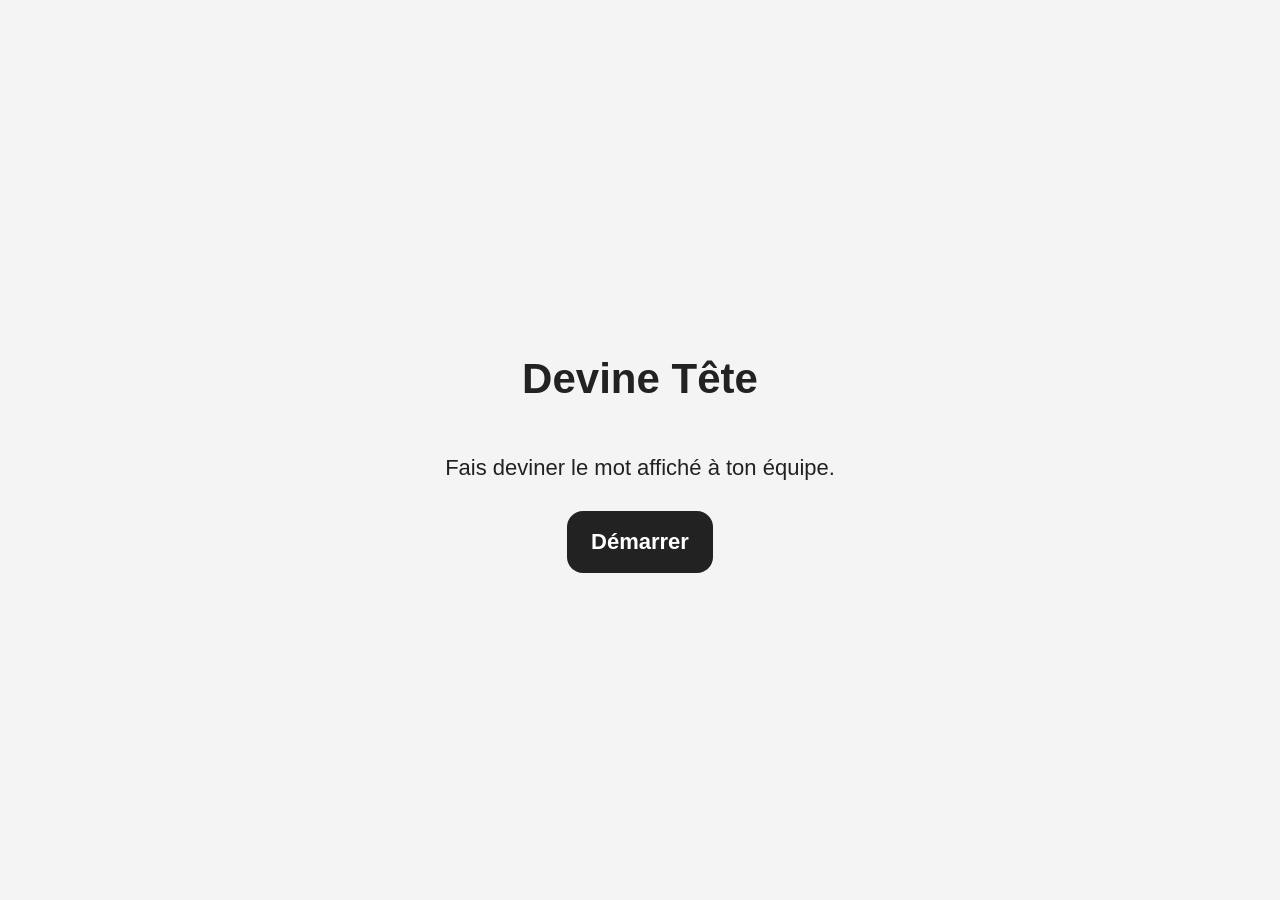
==== index.html @ 85539807 "Initial commit" ====
<!DOCTYPE html>
<html lang="fr">
<head>
  <meta charset="UTF-8" />
  <meta name="viewport" content="width=device-width, initial-scale=1.0" />
  <title>Devine Tête</title>
  <link rel="stylesheet" href="style.css" />
</head>
<body>

  <main class="app">
    <h1>Devine Tête</h1>

    <section id="start-screen" class="screen active">
      <p class="intro">
        Fais deviner le mot affiché à ton équipe.
      </p>
      <button id="start-button">Démarrer</button>
    </section>

    <section id="game-screen" class="screen">
      <div class="top-bar">
        <p>Temps : <span id="time">60</span>s</p>
        <p>Score : <span id="score">0</span></p>
      </div>

      <div id="word-card">
        <p id="word">Mot</p>
      </div>

      <div class="buttons">
        <button id="pass-button" class="secondary">Passer</button>
        <button id="correct-button">Correct</button>
      </div>
    </section>

    <section id="end-screen" class="screen">
      <h2>Partie terminée !</h2>
      <p>Score final : <span id="final-score">0</span></p>
      <button id="restart-button">Rejouer</button>
    </section>
  </main>

  <script src="script.js"></script>
</body>
</html>
---- style.css ----
* {
  box-sizing: border-box;
}

body {
  margin: 0;
  font-family: Arial, sans-serif;
  background: #f4f4f4;
  color: #222;
}

.app {
  min-height: 100vh;
  padding: 24px;
  display: flex;
  flex-direction: column;
  justify-content: center;
  align-items: center;
  text-align: center;
}

.screen {
  display: none;
  width: 100%;
  max-width: 500px;
}

.screen.active {
  display: block;
}

h1 {
  font-size: 42px;
  margin-bottom: 30px;
}

h2 {
  font-size: 34px;
}

.intro {
  font-size: 22px;
  margin-bottom: 30px;
}

.top-bar {
  display: flex;
  justify-content: space-between;
  font-size: 20px;
  margin-bottom: 30px;
}

#word-card {
  background: white;
  border-radius: 24px;
  padding: 60px 20px;
  margin-bottom: 30px;
  box-shadow: 0 8px 20px rgba(0, 0, 0, 0.12);
}

#word {
  font-size: 48px;
  font-weight: bold;
  margin: 0;
}

.buttons {
  display: flex;
  gap: 16px;
}

button {
  flex: 1;
  border: none;
  border-radius: 16px;
  padding: 18px 24px;
  font-size: 22px;
  font-weight: bold;
  background: #222;
  color: white;
  cursor: pointer;
}

button.secondary {
  background: #777;
}

button:active {
  transform: scale(0.97);
}
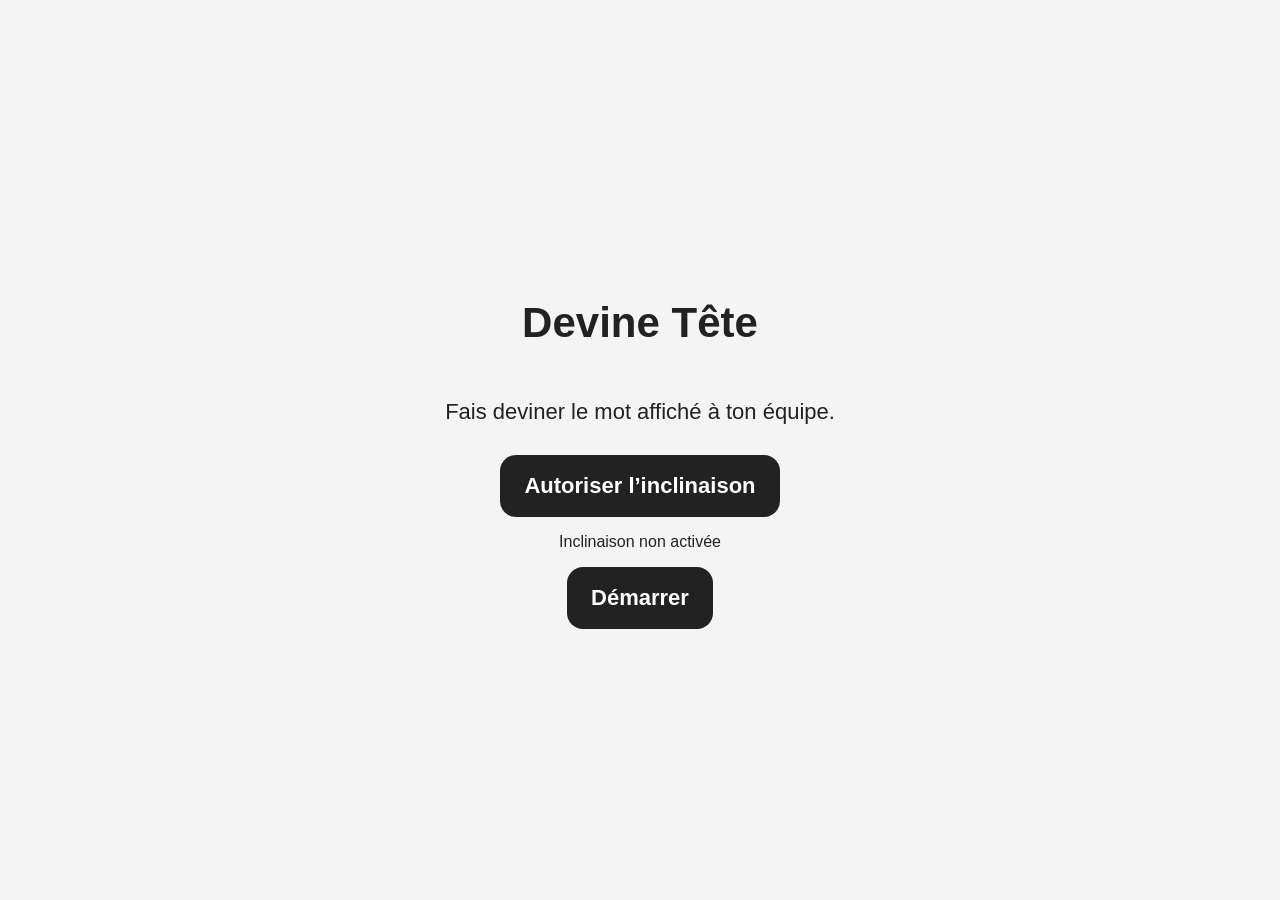
==== commit 88776809: "ajout inclinaison au jeu ajout inclinaison au jeu" ====
--- a/index.html
+++ b/index.html
@@ -15,6 +15,10 @@
       <p class="intro">
         Fais deviner le mot affiché à ton équipe.
       </p>
+
+      <button id="motion-button">Autoriser l’inclinaison</button>
+      <p id="motion-status">Inclinaison non activée</p>
+
       <button id="start-button">Démarrer</button>
     </section>
 
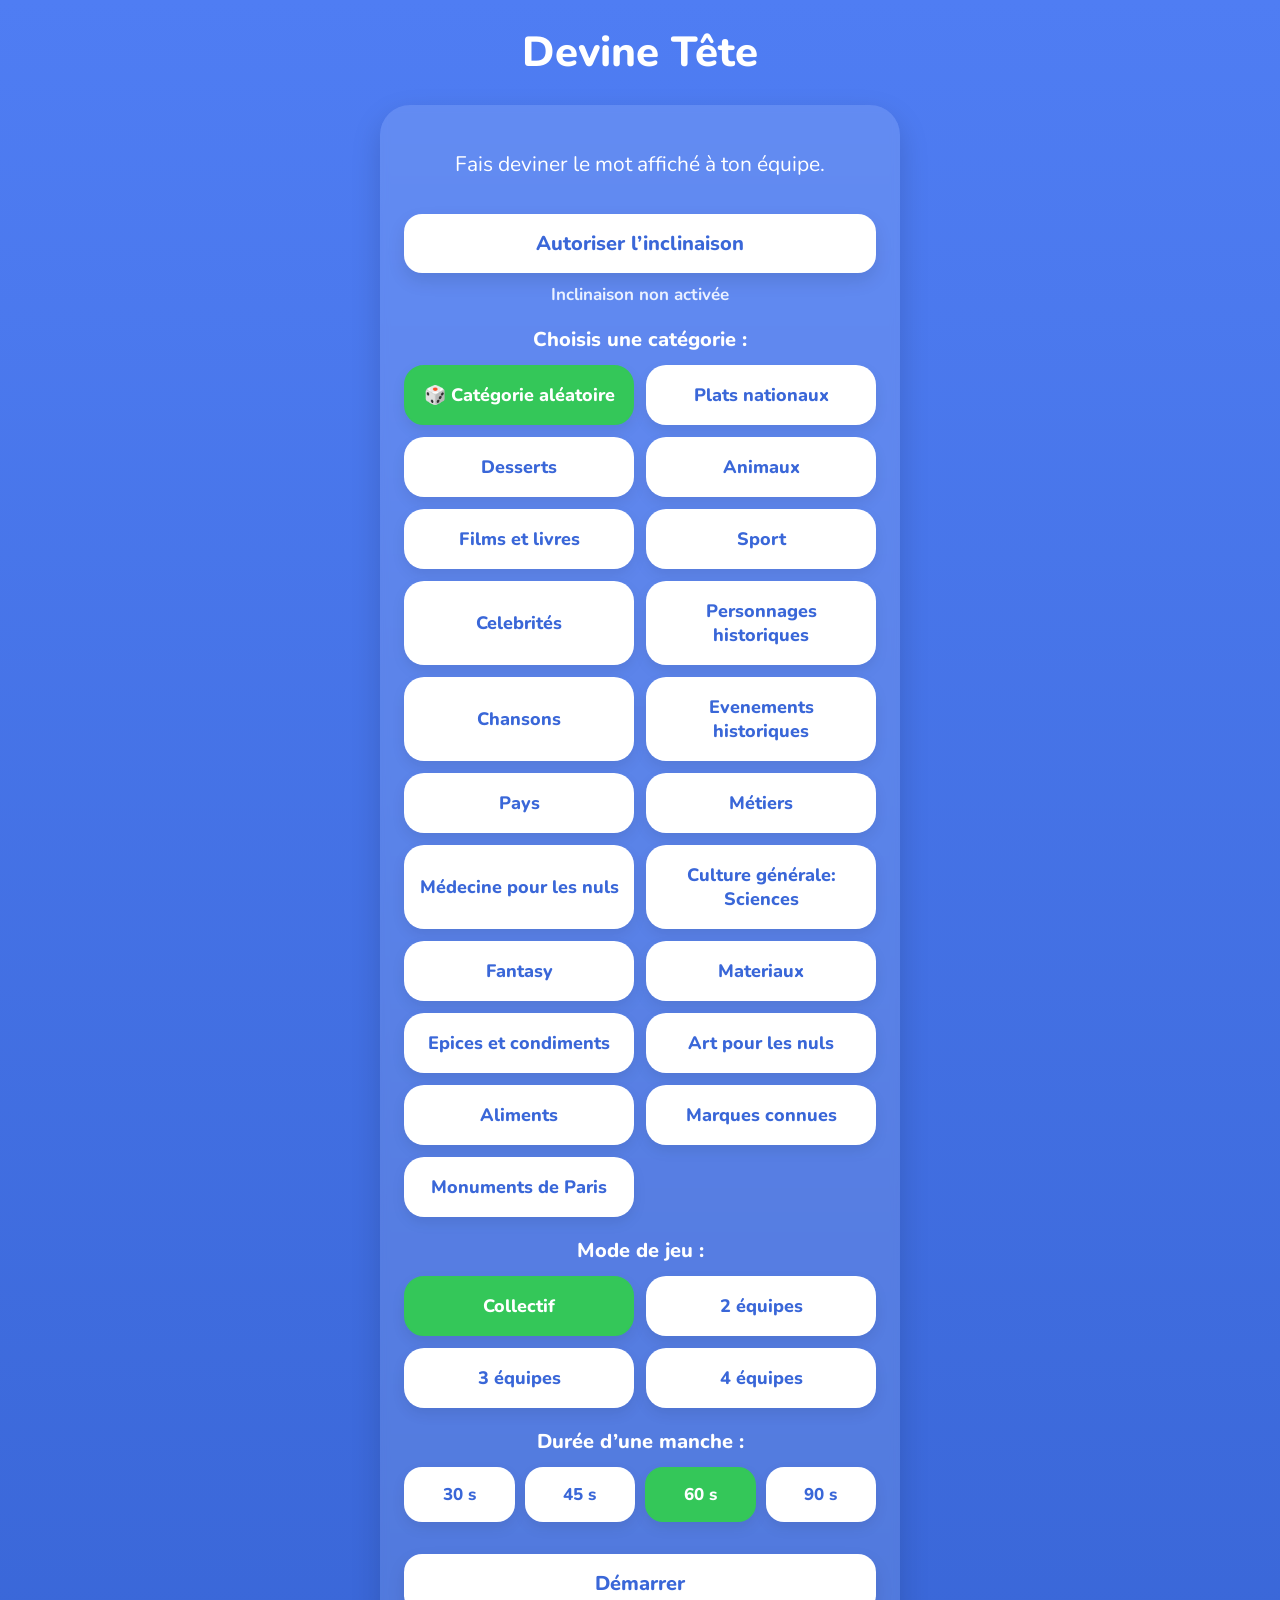
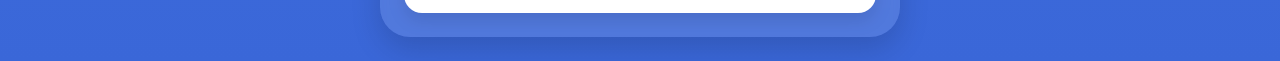
==== commit 72c6f748: "Version ameliorée Categories; modes de jeu; sons; esthetique" ====
--- a/index.html
+++ b/index.html
@@ -11,22 +11,47 @@
   <main class="app">
     <h1>Devine Tête</h1>
 
+
     <section id="start-screen" class="screen active">
       <p class="intro">
-        Fais deviner le mot affiché à ton équipe.
+    Fais deviner le mot affiché à ton équipe.
       </p>
 
       <button id="motion-button">Autoriser l’inclinaison</button>
       <p id="motion-status">Inclinaison non activée</p>
 
+      <p class="category-label">Choisis une catégorie :</p>
+      <div id="category-buttons" class="category-grid"></div>
+
+      <div id="round-settings" class="hidden">
+        <p class="category-label">Nombre de manches par équipe :</p>
+        <div id="round-buttons" class="round-grid"></div>
+      </div>
+
+      <p class="category-label">Mode de jeu :</p>
+      <div id="team-buttons" class="team-grid"></div>
+
+      <p class="category-label">Durée d’une manche :</p>
+      <div id="duration-buttons" class="duration-grid"></div> 
+
       <button id="start-button">Démarrer</button>
     </section>
 
+
     <section id="game-screen" class="screen">
+      <div id="countdown" class="countdown hidden">
+        <p id="countdown-number">3</p>
+      </div>
+
       <div class="top-bar">
         <p>Temps : <span id="time">60</span>s</p>
         <p>Score : <span id="score">0</span></p>
       </div>
+
+      <p id="active-team" class="active-team">Mode collectif</p>
+      <div id="team-scoreboard" class="team-scoreboard"></div>
+
+      <p class="category-display">Catégorie : <span id="current-category">?</span></p>
 
       <div id="word-card">
         <p id="word">Mot</p>
@@ -36,12 +61,24 @@
         <button id="pass-button" class="secondary">Passer</button>
         <button id="correct-button">Correct</button>
       </div>
+
+      <button id="undo-button" class="undo-button">Annuler la dernière réponse</button>
+      <button id="finish-match-button" class="danger-button">Terminer les équipes</button>
     </section>
 
+
     <section id="end-screen" class="screen">
-      <h2>Partie terminée !</h2>
-      <p>Score final : <span id="final-score">0</span></p>
-      <button id="restart-button">Rejouer</button>
+      <h2 id="end-title">Partie terminée !</h2>
+
+      <p id="round-score-text" class="round-score">
+        Score du tour : <span id="final-score">0</span>
+      </p>
+
+      <div id="final-results" class="final-results"></div>
+
+      <button id="next-team-button">Équipe suivante</button>
+      <button id="final-results-button">Voir les résultats finaux</button>
+      <button id="restart-button">Retour au menu</button>
     </section>
   </main>
 
--- a/style.css
+++ b/style.css
@@ -1,12 +1,16 @@
+@import url('https://fonts.googleapis.com/css2?family=Nunito:wght@500;700;800&display=swap');
+
+@import url('https://fonts.googleapis.com/css2?family=Nunito:wght@500;700;800&display=swap');
+
 * {
   box-sizing: border-box;
 }
 
 body {
   margin: 0;
-  font-family: Arial, sans-serif;
-  background: #f4f4f4;
-  color: #222;
+  font-family: "Nunito", sans-serif;
+  background: linear-gradient(180deg, #4F7DF3 0%, #3A67D8 100%);
+  color: #1F2A44;
 }
 
 .app {
@@ -22,7 +26,12 @@
 .screen {
   display: none;
   width: 100%;
-  max-width: 500px;
+  max-width: 520px;
+  background: rgba(255, 255, 255, 0.12);
+  backdrop-filter: blur(4px);
+  border-radius: 30px;
+  padding: 24px;
+  box-shadow: 0 12px 30px rgba(0, 0, 0, 0.15);
 }
 
 .screen.active {
@@ -31,60 +40,414 @@
 
 h1 {
   font-size: 42px;
-  margin-bottom: 30px;
+  margin-top: 0;
+  margin-bottom: 24px;
+  color: white;
+  font-weight: 800;
 }
 
 h2 {
   font-size: 34px;
+  margin-top: 0;
+  color: white;
+  font-weight: 800;
 }
 
 .intro {
-  font-size: 22px;
-  margin-bottom: 30px;
+  font-size: 21px;
+  margin-bottom: 24px;
+  color: white;
+}
+
+#motion-status {
+  margin-top: 10px;
+  margin-bottom: 20px;
+  font-size: 17px;
+  color: #EAF1FF;
+  font-weight: 700;
 }
 
 .top-bar {
   display: flex;
   justify-content: space-between;
+  gap: 12px;
+  margin-bottom: 18px;
+}
+
+.top-bar p {
+  flex: 1;
+  margin: 0;
+  background: rgba(255, 255, 255, 0.16);
+  color: white;
+  border-radius: 18px;
+  padding: 12px 14px;
   font-size: 20px;
-  margin-bottom: 30px;
+  font-weight: 800;
+}
+
+.category-label {
+  display: block;
+  font-size: 20px;
+  margin: 20px 0 12px;
+  font-weight: 800;
+  color: white;
+}
+
+.category-display {
+  font-size: 19px;
+  margin-bottom: 20px;
+  font-weight: 800;
+  color: #EAF1FF;
 }
 
 #word-card {
   background: white;
-  border-radius: 24px;
-  padding: 60px 20px;
-  margin-bottom: 30px;
-  box-shadow: 0 8px 20px rgba(0, 0, 0, 0.12);
+  border-radius: 28px;
+  padding: 70px 20px;
+  margin-bottom: 26px;
+  box-shadow: 0 10px 25px rgba(0, 0, 0, 0.12);
 }
 
 #word {
-  font-size: 48px;
-  font-weight: bold;
+  font-size: 50px;
+  font-weight: 800;
   margin: 0;
+  color: #1F2A44;
+  line-height: 1.15;
 }
 
 .buttons {
   display: flex;
-  gap: 16px;
+  gap: 14px;
 }
 
 button {
-  flex: 1;
   border: none;
-  border-radius: 16px;
-  padding: 18px 24px;
-  font-size: 22px;
-  font-weight: bold;
-  background: #222;
-  color: white;
+  border-radius: 18px;
+  padding: 16px 20px;
+  font-size: 20px;
+  font-weight: 800;
+  font-family: "Nunito", sans-serif;
   cursor: pointer;
-}
-
-button.secondary {
-  background: #777;
+  transition: transform 0.15s ease, opacity 0.15s ease, background 0.2s ease;
 }
 
 button:active {
   transform: scale(0.97);
+}
+
+#start-button,
+#restart-button,
+#motion-button {
+  width: 100%;
+  margin-top: 12px;
+  background: white;
+  color: #3A67D8;
+  box-shadow: 0 8px 18px rgba(0, 0, 0, 0.10);
+}
+
+#correct-button {
+  flex: 1;
+  background: #34C759;
+  color: white;
+}
+
+#pass-button {
+  flex: 1;
+  background: #FF9F0A;
+  color: white;
+}
+
+.category-grid {
+  display: grid;
+  grid-template-columns: 1fr 1fr;
+  gap: 12px;
+  margin-bottom: 20px;
+}
+
+.category-card {
+  width: 100%;
+  background: white;
+  color: #3A67D8;
+  border: 2px solid transparent;
+  border-radius: 20px;
+  padding: 16px 12px;
+  font-size: 18px;
+  font-weight: 800;
+  box-shadow: 0 6px 14px rgba(0, 0, 0, 0.08);
+}
+
+.category-card.selected {
+  background: #34C759;
+  color: white;
+  border-color: #34C759;
+}
+
+.category-card:active {
+  transform: scale(0.97);
+}
+
+#end-screen p {
+  font-size: 22px;
+  color: white;
+  font-weight: 700;
+}
+
+.correct-flash {
+  background: rgba(52, 199, 89, 0.30) !important;
+  transition: background 0.2s ease;
+}
+
+.pass-flash {
+  background: rgba(255, 159, 10, 0.30) !important;
+  transition: background 0.2s ease;
+}
+
+@media (max-width: 600px) {
+  .app {
+    padding: 16px;
+  }
+
+  .screen {
+    padding: 18px;
+    border-radius: 24px;
+  }
+
+  h1 {
+    font-size: 34px;
+  }
+
+  #word {
+    font-size: 40px;
+  }
+
+  #word-card {
+    padding: 55px 16px;
+  }
+
+  .category-grid {
+    grid-template-columns: 1fr;
+  }
+}
+
+.team-grid {
+  display: grid;
+  grid-template-columns: 1fr 1fr;
+  gap: 12px;
+  margin-bottom: 20px;
+}
+
+.team-card {
+  width: 100%;
+  background: white;
+  color: #3A67D8;
+  border: 2px solid transparent;
+  border-radius: 20px;
+  padding: 16px 12px;
+  font-size: 18px;
+  font-weight: 800;
+  font-family: "Nunito", sans-serif;
+  box-shadow: 0 6px 14px rgba(0, 0, 0, 0.08);
+}
+
+.team-card.selected {
+  background: #34C759;
+  color: white;
+  border-color: #34C759;
+}
+
+.active-team {
+  background: white;
+  color: #3A67D8;
+  border-radius: 18px;
+  padding: 12px 16px;
+  font-size: 22px;
+  font-weight: 800;
+  margin: 0 0 14px;
+}
+
+.team-scoreboard {
+  display: grid;
+  grid-template-columns: 1fr 1fr;
+  gap: 10px;
+  margin-bottom: 18px;
+}
+
+.team-score {
+  background: rgba(255, 255, 255, 0.18);
+  color: white;
+  border-radius: 16px;
+  padding: 10px;
+  font-weight: 800;
+  font-size: 17px;
+}
+
+.team-score.current {
+  background: white;
+  color: #3A67D8;
+}
+
+.danger-button {
+  width: 100%;
+  margin-top: 14px;
+  background: rgba(255, 255, 255, 0.20);
+  color: white;
+  border: 2px solid rgba(255, 255, 255, 0.35);
+}
+
+.final-results {
+  margin: 20px 0;
+}
+
+.result-line {
+  background: white;
+  color: #1F2A44;
+  border-radius: 18px;
+  padding: 14px;
+  margin-bottom: 10px;
+  font-size: 20px;
+  font-weight: 800;
+}
+
+.winner-line {
+  background: #34C759;
+  color: white;
+}
+
+.round-score {
+  color: white;
+  font-size: 22px;
+  font-weight: 800;
+}
+
+#next-team-button,
+#final-results-button,
+#restart-button {
+  width: 100%;
+  margin-top: 12px;
+}
+
+.duration-grid {
+  display: grid;
+  grid-template-columns: 1fr 1fr 1fr 1fr;
+  gap: 10px;
+  margin-bottom: 20px;
+}
+
+.duration-card {
+  width: 100%;
+  background: white;
+  color: #3A67D8;
+  border: 2px solid transparent;
+  border-radius: 18px;
+  padding: 14px 8px;
+  font-size: 17px;
+  font-weight: 800;
+  font-family: "Nunito", sans-serif;
+  box-shadow: 0 6px 14px rgba(0, 0, 0, 0.08);
+}
+
+.duration-card.selected {
+  background: #34C759;
+  color: white;
+  border-color: #34C759;
+}
+
+.duration-card:active {
+  transform: scale(0.97);
+}
+
+@media (max-width: 600px) {
+  .duration-grid {
+    grid-template-columns: 1fr 1fr;
+  }
+}
+
+.hidden {
+  display: none !important;
+}
+
+.countdown {
+  position: fixed;
+  inset: 0;
+  background: linear-gradient(180deg, #4F7DF3 0%, #3A67D8 100%);
+  z-index: 999;
+  display: flex;
+  justify-content: center;
+  align-items: center;
+}
+
+#countdown-number {
+  font-size: 110px;
+  font-weight: 800;
+  color: white;
+  margin: 0;
+  animation: countdownPop 0.4s ease;
+}
+
+@keyframes countdownPop {
+  0% {
+    transform: scale(0.6);
+    opacity: 0.4;
+  }
+
+  100% {
+    transform: scale(1);
+    opacity: 1;
+  }
+}
+
+.undo-button {
+  width: 100%;
+  margin-top: 14px;
+  background: #EAF1FF;
+  color: #3A67D8;
+  border: 2px solid rgba(255, 255, 255, 0.45);
+}
+
+.undo-button:disabled {
+  opacity: 0.45;
+  cursor: not-allowed;
+}
+
+.round-grid {
+  display: grid;
+  grid-template-columns: 1fr 1fr 1fr;
+  gap: 10px;
+  margin-bottom: 20px;
+}
+
+.round-card {
+  width: 100%;
+  background: white;
+  color: #3A67D8;
+  border: 2px solid transparent;
+  border-radius: 18px;
+  padding: 14px 8px;
+  font-size: 17px;
+  font-weight: 800;
+  font-family: "Nunito", sans-serif;
+  box-shadow: 0 6px 14px rgba(0, 0, 0, 0.08);
+}
+
+.round-card.selected {
+  background: #34C759;
+  color: white;
+  border-color: #34C759;
+}
+
+.ranking-position {
+  font-size: 22px;
+  margin-right: 8px;
+}
+
+.match-progress {
+  color: #EAF1FF;
+  font-weight: 800;
+  font-size: 17px;
+  margin-bottom: 12px;
+}
+
+.hidden {
+  display: none !important;
 }
